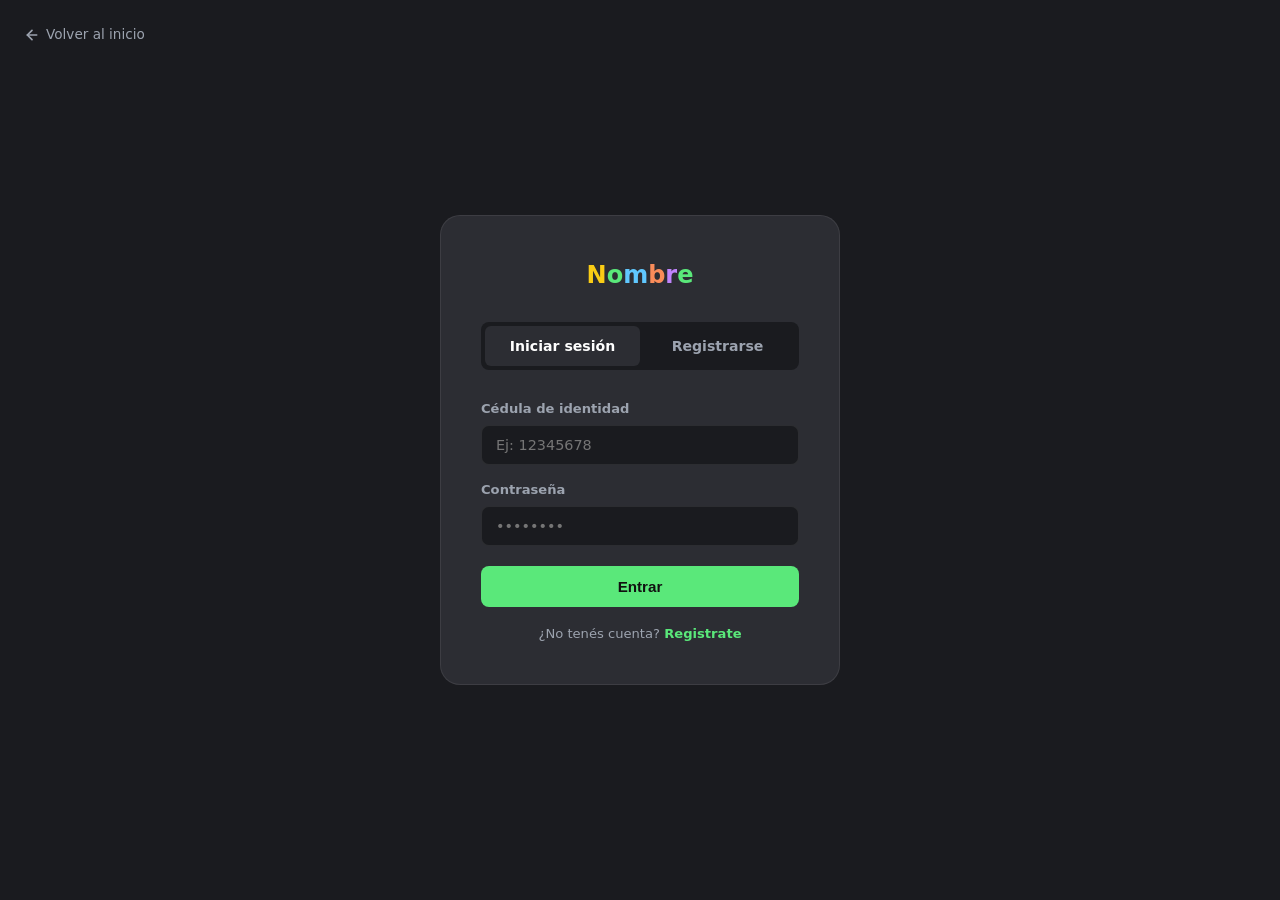
==== front/app.html @ a1e717c9 "prueba landing" ====
<!DOCTYPE html>
<html lang="es">
<head>
  <meta charset="UTF-8">
  <meta name="viewport" content="width=device-width, initial-scale=1.0">
  <title>Nombre — Sistema</title>
  <link rel="stylesheet" href="css/styles.css">
</head>
<body>

  <nav class="internal-nav">
    <a href="index.html" class="nav-logo brand">
      <span>N</span><span>o</span><span>m</span><span>b</span><span>r</span><span>e</span>
    </a>

    <div class="app-tabs" id="app_tabs"></div>

    <div class="nav-right" id="zona_sesion"></div>
  </nav>

  <div id="seccion_mapa" class="seccion-app active">
    <div class="seccion-header">
      <h2>Mapa de recolección — Montevideo</h2>
    </div>
    <div class="mapa-controles hidden" id="mapa_controles">
      <label>Ver ruta en el mapa
        <select id="selector_ruta_mapa"></select>
      </label>
    </div>
    <div id="mapa_google" class="mapa-contenedor"></div>
  </div>

  <div id="seccion_camiones" class="seccion-app"></div>
  <div id="seccion_contenedores" class="seccion-app"></div>
  <div id="seccion_centros" class="seccion-app"></div>
  <div id="seccion_rutas" class="seccion-app"></div>
  <div id="seccion_cuadrillas" class="seccion-app"></div>
  <div id="seccion_trayectos" class="seccion-app"></div>
  <div id="seccion_incidencias" class="seccion-app"></div>
  <div id="seccion_admin" class="seccion-app"></div>

  <!-- ===================== MIS DATOS (todos los roles) ===================== -->
  <div id="seccion_datos" class="seccion-app">
    <div class="seccion-header"><h2>Mis datos</h2></div>
    <div class="tarjeta-formulario">
      <form class="form-grid" id="form_mis_datos">
        <label>Cédula
          <input type="text" id="datos_ci_solo_lectura" disabled>
        </label>
        <label>Tipo de usuario
          <input type="text" id="datos_tipo_solo_lectura" disabled>
        </label>
        <label>Nombre
          <input type="text" name="FIRSTNAME">
        </label>
        <label>Apellido
          <input type="text" name="LASTNAME">
        </label>
        <label class="span-2">Nueva contraseña
          <input type="password" name="PASSWORD" placeholder="Dejar en blanco para no cambiar">
        </label>
      </form>
      <p class="form-mensaje hidden" id="datos_mensaje"></p>
      <button type="button" class="btn-primary" id="datos_guardar">Guardar cambios</button>
    </div>
  </div>

  <!-- ===================== ADMIN SISTEMA: USUARIOS ===================== -->
  <div id="seccion_usuarios" class="seccion-app">
    <div class="seccion-header"><h2>Usuarios</h2></div>
    <div class="filtros-fila">
      <label>Tipo de usuario
        <select id="usuarios_filtro_tipo"></select>
      </label>
      <label>Buscar por CI
        <input type="text" id="usuarios_buscar_ci" placeholder="Ej: 12345678">
      </label>
    </div>
    <table class="tabla-datos">
      <thead><tr><th>CI</th><th>Tipo de usuario</th><th></th></tr></thead>
      <tbody id="usuarios_tabla_cuerpo"></tbody>
    </table>
    <p class="tabla-vacia hidden" id="usuarios_tabla_vacia"></p>
  </div>

  <!-- ===================== ADMIN SISTEMA: SOLICITUDES ===================== -->
  <div id="seccion_solicitudes" class="seccion-app">
    <div class="seccion-header"><h2>Solicitudes de usuario</h2></div>
    <div class="filtros-fila">
      <label>Tipo de usuario
        <select id="solicitudes_filtro_tipo"></select>
      </label>
    </div>
    <table class="tabla-datos">
      <thead><tr><th></th><th>CI</th><th>Tipo de usuario</th><th></th></tr></thead>
      <tbody id="solicitudes_tabla_cuerpo"></tbody>
    </table>
    <p class="tabla-vacia hidden" id="solicitudes_tabla_vacia"></p>
    <button type="button" class="btn-primary" id="solicitudes_borrar_seleccionados">Borrar a todos los seleccionados</button>
  </div>

  <!-- ===================== ADMIN SISTEMA: LOGS ===================== -->
  <div id="seccion_logs" class="seccion-app">
    <div class="seccion-header"><h2>Logs</h2></div>
    <div class="tabs-nav" id="logs_subtabs" data-grupo="logs"></div>

    <div class="tab-panel active" id="logs_panel_usuarios" data-grupo="logs">
      <table class="tabla-datos">
        <thead><tr><th>Fecha</th><th>CI</th><th>Controlador</th><th>Texto</th></tr></thead>
        <tbody id="logs_usuarios_tabla_cuerpo"></tbody>
      </table>
      <p class="tabla-vacia hidden" id="logs_usuarios_tabla_vacia"></p>
    </div>

    <div class="tab-panel" id="logs_panel_bd" data-grupo="logs">
      <table class="tabla-datos">
        <thead><tr><th>Fecha</th><th>Modelo</th><th>Texto</th></tr></thead>
        <tbody id="logs_bd_tabla_cuerpo"></tbody>
      </table>
      <p class="tabla-vacia hidden" id="logs_bd_tabla_vacia"></p>
    </div>
  </div>

  <!-- Modal genérico para los formularios de alta / edición -->
  <div class="modal-overlay hidden" id="modal_overlay">
    <div class="modal-card">
      <div class="modal-header">
        <h3 id="modal_titulo">Título</h3>
        <button class="modal-cerrar" onclick="cerrarModal()">✕</button>
      </div>
      <div id="modal_contenido"></div>
    </div>
  </div>

  <!-- Mini popup de confirmación (#F): "¿seguro que...? SI / NO" -->
  <div class="modal-overlay hidden confirm-overlay" id="confirm_overlay">
    <div class="modal-card confirm-card">
      <p class="confirm-mensaje" id="confirm_mensaje"></p>
      <div class="confirm-acciones">
        <button type="button" class="btn-primary" id="confirm_si">Sí</button>
        <button type="button" class="btn-outline" id="confirm_no">No</button>
      </div>
    </div>
  </div>

  <!-- ===================== TEMPLATES (usados por los js/menu-*.js) ===================== -->

  <!-- Fila de la lista de usuarios (admin sistema) -->
  <template id="tpl_fila_usuario">
    <tr>
      <td data-campo="ci"></td>
      <td data-campo="tipo"></td>
      <td class="acciones-fila">
        <button type="button" class="btn-icono editar" data-accion="opciones">Opciones</button>
      </td>
    </tr>
  </template>

  <!-- Contenido del modal #1: opciones de un usuario -->
  <template id="tpl_modal_opciones_usuario">
    <div class="modal-form">
      <button type="button" class="btn-primary" data-accion="ver-datos">Datos</button>
      <button type="button" class="btn-icono eliminar" data-accion="borrar">Borrar usuario</button>
    </div>
  </template>

  <!-- Contenido del modal #2: ver/editar datos de un usuario -->
  <template id="tpl_modal_datos_usuario">
    <form class="modal-form">
      <p class="modal-aviso" data-campo="ci-tipo"></p>
      <label>Nombre
        <input type="text" name="FIRSTNAME">
      </label>
      <label>Apellido
        <input type="text" name="LASTNAME">
      </label>
      <label>Nueva contraseña
        <input type="password" name="PASSWORD" placeholder="Dejar en blanco para no cambiar">
      </label>
      <p class="form-mensaje hidden" data-campo="mensaje"></p>
      <button type="submit" class="btn-primary">Guardar cambios</button>
    </form>
  </template>

  <!-- Fila de la lista de solicitudes -->
  <template id="tpl_fila_solicitud">
    <tr>
      <td><input type="checkbox" data-campo="check"></td>
      <td data-campo="ci"></td>
      <td data-campo="tipo"></td>
      <td class="acciones-fila">
        <button type="button" class="btn-icono eliminar" data-accion="borrar">Borrar</button>
      </td>
    </tr>
  </template>

  <!-- Fila de logs de usuarios -->
  <template id="tpl_fila_log_usuario">
    <tr>
      <td data-campo="fecha"></td>
      <td data-campo="ci"></td>
      <td data-campo="tipo"></td>
      <td data-campo="texto"></td>
    </tr>
  </template>

  <!-- Fila de logs de base de datos -->
  <template id="tpl_fila_log_sql">
    <tr>
      <td data-campo="fecha"></td>
      <td data-campo="modelo"></td>
      <td data-campo="texto"></td>
    </tr>
  </template>

  <script src="js/config.js"></script>
  <script src="js/api.js"></script>
  <script src="js/auth.js"></script>
  <script src="js/ui.js"></script>
  <script src="js/menu-datos.js"></script>
  <script src="js/menu-admin-usuarios.js"></script>
  <script src="js/menu-admin-solicitudes.js"></script>
  <script src="js/menu-admin-logs.js"></script>
  <script src="js/app.js"></script>
  <script src="js/map.js"></script>
</body>
</html>
---- front/css/styles.css ----
/* ==============================
   Variables y reset
============================== */
:root {
  --bg:       #25262b;
  --bg-deep:  #1a1b1f;
  --bg-card:  #2c2d33;
  --bg-nav:   #1e1f23;
  --green:    #5ae87a;
  --green-dk: #3bc95a;
  --border:   rgba(255,255,255,0.08);
  --text:     #ffffff;
  --muted:    #9ca3af;
  --radius:   12px;
  --font:     'Segoe UI', system-ui, -apple-system, sans-serif;
}

*, *::before, *::after { box-sizing: border-box; margin: 0; padding: 0; }

html { scroll-behavior: smooth; }

body {
  font-family: var(--font);
  background: var(--bg);
  color: var(--text);
  line-height: 1.6;
  -webkit-font-smoothing: antialiased;
}

a { text-decoration: none; color: inherit; }
img { display: block; max-width: 100%; }

.hidden { display: none; }

/* ==============================
   NAVBAR
============================== */
.navbar {
  position: sticky;
  top: 0;
  z-index: 100;
  background: var(--bg-nav);
  border-bottom: 1px solid var(--border);
  padding: 0 40px;
  height: 56px;
  display: flex;
  align-items: center;
  gap: 32px;
}

.navbar-logo {
  font-weight: 800;
  font-size: 1.15rem;
  letter-spacing: -0.02em;
  flex-shrink: 0;
}
.brand span:nth-child(1) { color: #facc15; }
.brand span:nth-child(2) { color: #5ae87a; }
.brand span:nth-child(3) { color: #60c8ff; }
.brand span:nth-child(4) { color: #fa8c5a; }
.brand span:nth-child(5) { color: #c084fc; }
.brand span:nth-child(6) { color: #5ae87a; }

/* Cuando el logo es un link (páginas internas y login), da feedback visual al pasar el mouse */
a.brand { transition: opacity 0.15s; }
a.brand:hover { opacity: 0.8; }

.navbar-links {
  display: flex;
  gap: 24px;
  flex: 1;
  align-items: center;
  list-style: none;
}

.navbar-links a {
  font-size: 0.85rem;
  color: var(--muted);
  transition: color 0.15s;
}
.navbar-links a:hover,
.navbar-links a.active { color: var(--text); }
.navbar-links .link-yellow { color: #facc15; }
.navbar-links .link-green  { color: var(--green); }

.navbar-auth {
  display: flex;
  gap: 12px;
  align-items: center;
  margin-left: auto;
}

.btn-login {
  font-size: 0.85rem;
  color: var(--muted);
  transition: color 0.15s;
}
.btn-login:hover { color: var(--text); }

.btn-signup {
  background: var(--green);
  color: #111;
  font-size: 0.85rem;
  font-weight: 700;
  padding: 8px 18px;
  border-radius: 999px;
  transition: background 0.15s, transform 0.1s;
}
.btn-signup:hover  { background: var(--green-dk); }
.btn-signup:active { transform: scale(0.97); }

/* ==============================
   HERO
============================== */
.hero {
  padding: 80px 40px 64px;
  max-width: 720px;
  margin: 0 auto;
  text-align: center;
}

.hero h1 {
  font-size: clamp(2rem, 5vw, 3rem);
  font-weight: 800;
  letter-spacing: -0.03em;
  line-height: 1.15;
  margin-bottom: 20px;
}

.hero h1 .highlight {
  background: linear-gradient(90deg, var(--green) 0%, #60c8ff 100%);
  -webkit-background-clip: text;
  -webkit-text-fill-color: transparent;
  background-clip: text;
}

.hero p {
  color: var(--muted);
  font-size: 1rem;
  max-width: 480px;
  margin: 0 auto 36px;
}

/* Botones de acción hero */
.hero-actions {
  display: flex;
  gap: 14px;
  justify-content: center;
  flex-wrap: wrap;
}

/* Login / Signup dentro del hero (centrados) */
.hero-auth {
  display: flex;
  gap: 12px;
  justify-content: center;
  align-items: center;
  margin-top: 20px;
  flex-wrap: wrap;
}

.btn-primary {
  display: inline-flex;
  align-items: center;
  gap: 8px;
  background: var(--green);
  color: #111;
  font-weight: 700;
  font-size: 0.9rem;
  padding: 12px 24px;
  border-radius: 999px;
  transition: background 0.15s, transform 0.1s;
  border: none;
  cursor: pointer;
}
.btn-primary:hover  { background: var(--green-dk); }
.btn-primary:active { transform: scale(0.97); }

.btn-outline {
  display: inline-flex;
  align-items: center;
  gap: 8px;
  background: transparent;
  color: var(--text);
  font-weight: 600;
  font-size: 0.9rem;
  padding: 12px 24px;
  border-radius: 999px;
  border: 1px solid var(--border);
  transition: border-color 0.15s, background 0.15s;
  cursor: pointer;
}
.btn-outline:hover { border-color: rgba(255,255,255,0.25); background: rgba(255,255,255,0.05); }

/* ==============================
   SECCIÓN DESCRIPCIÓN
============================== */
.section-desc {
  background: var(--bg-deep);
  padding: 60px 40px;
}

.section-desc-inner {
  max-width: 640px;
  margin: 0 auto;
}

.section-desc p {
  color: var(--muted);
  font-size: 0.95rem;
  line-height: 1.75;
}

/* ==============================
   TABS / NOVEDADES
============================== */
.tabs-section {
  padding: 56px 40px;
  background: var(--bg);
}

.tabs-section-inner {
  max-width: 840px;
  margin: 0 auto;
}

.tabs-nav {
  display: flex;
  gap: 4px;
  margin-bottom: 32px;
  border-bottom: 1px solid var(--border);
  padding-bottom: 0;
}

.tab-btn {
  background: none;
  border: none;
  color: var(--muted);
  font-size: 0.9rem;
  font-weight: 600;
  padding: 10px 20px;
  border-radius: 8px 8px 0 0;
  cursor: pointer;
  transition: color 0.15s, background 0.15s;
  position: relative;
  bottom: -1px;
}

.tab-btn:hover { color: var(--text); }

.tab-btn.active {
  background: var(--green);
  color: #111;
}

.tab-panel { display: none; }
.tab-panel.active { display: block; }

/* Tarjeta de novedad */
.news-card {
  display: grid;
  grid-template-columns: 220px 1fr;
  gap: 24px;
  background: var(--bg-card);
  border: 1px solid var(--border);
  border-radius: var(--radius);
  overflow: hidden;
  padding: 24px;
}

.news-img-placeholder {
  aspect-ratio: 4/3;
  background: #3a3b42;
  border-radius: 8px;
  display: flex;
  align-items: center;
  justify-content: center;
}

.news-img-placeholder svg {
  opacity: 0.25;
  width: 56px;
  height: 56px;
}

.news-body h3 {
  font-size: 1.1rem;
  font-weight: 700;
  line-height: 1.35;
  margin-bottom: 10px;
}

.news-body p {
  color: var(--muted);
  font-size: 0.9rem;
  margin-bottom: 16px;
}

.news-body .read-more {
  color: var(--green);
  font-size: 0.85rem;
  font-weight: 600;
  transition: opacity 0.15s;
}
.news-body .read-more:hover { opacity: 0.75; }

/* ==============================
   CTA SECTION
============================== */
.cta-section {
  padding: 60px 40px;
  background: var(--bg-deep);
}

.cta-box {
  max-width: 580px;
  margin: 0 auto;
  background: var(--bg-card);
  border: 1px solid var(--border);
  border-radius: 20px;
  padding: 48px 40px;
  text-align: center;
}

.cta-box h2 {
  font-size: 1.7rem;
  font-weight: 800;
  letter-spacing: -0.02em;
  margin-bottom: 12px;
  background: linear-gradient(90deg, var(--green) 0%, #60c8ff 50%, #c084fc 100%);
  -webkit-background-clip: text;
  -webkit-text-fill-color: transparent;
  background-clip: text;
}

.cta-box p {
  color: var(--muted);
  font-size: 0.9rem;
  margin-bottom: 28px;
}

.cta-form {
  display: flex;
  gap: 8px;
}

.cta-form input {
  flex: 1;
  background: var(--bg-deep);
  border: 1px solid var(--border);
  border-radius: 8px;
  color: var(--text);
  padding: 10px 14px;
  font-size: 0.9rem;
  outline: none;
  transition: border-color 0.15s;
}
.cta-form input:focus { border-color: var(--green); }
.cta-form input::placeholder { color: var(--muted); }

.cta-form .btn-primary { border-radius: 8px; }

/* ==============================
   FOOTER
============================== */
footer {
  background: #111214;
  padding: 60px 40px 32px;
  border-top: 1px solid var(--border);
}

.footer-cols {
  display: grid;
  grid-template-columns: repeat(5, 1fr);
  gap: 32px;
  margin-bottom: 48px;
}

.footer-col h4 {
  font-size: 0.8rem;
  font-weight: 700;
  color: var(--green);
  margin-bottom: 16px;
  text-transform: uppercase;
  letter-spacing: 0.05em;
}

.footer-col ul { list-style: none; }
.footer-col ul li { margin-bottom: 10px; }
.footer-col ul li a {
  font-size: 0.85rem;
  color: var(--muted);
  transition: color 0.15s;
}
.footer-col ul li a:hover { color: var(--text); }

.footer-location {
  display: flex;
  align-items: center;
  gap: 8px;
  font-size: 0.85rem;
  color: var(--muted);
  margin-bottom: 16px;
}

.footer-social {
  display: flex;
  gap: 14px;
  margin-top: 12px;
}

.footer-social a {
  color: var(--muted);
  transition: color 0.15s;
}
.footer-social a:hover { color: var(--text); }

.footer-bottom {
  border-top: 1px solid var(--border);
  padding-top: 24px;
  display: flex;
  align-items: center;
  gap: 24px;
}

.footer-bottom span,
.footer-bottom a {
  font-size: 0.8rem;
  color: var(--muted);
}
.footer-bottom a:hover { color: var(--text); }

/* ==============================
   FLOATING BUTTON
============================== */
.fab {
  position: fixed;
  bottom: 28px;
  right: 28px;
  width: 48px;
  height: 48px;
  background: var(--green);
  border-radius: 50%;
  display: flex;
  align-items: center;
  justify-content: center;
  box-shadow: 0 4px 20px rgba(90,232,122,0.35);
  z-index: 99;
  transition: transform 0.15s, background 0.15s;
}
.fab:hover  { transform: scale(1.08); background: var(--green-dk); }
.fab svg { width: 22px; height: 22px; color: #111; }

/* ==============================
   LOGIN PAGE
============================== */
.auth-page {
  position: relative;
  min-height: 100vh;
  display: flex;
  align-items: center;
  justify-content: center;
  padding: 40px 20px;
  background: var(--bg-deep);
}

.back-link {
  position: absolute;
  top: 24px;
  left: 24px;
  display: inline-flex;
  align-items: center;
  gap: 6px;
  font-size: 0.85rem;
  color: var(--muted);
  transition: color 0.15s;
}
.back-link:hover { color: var(--text); }
.back-link svg { width: 16px; height: 16px; }

.auth-card {
  width: 100%;
  max-width: 400px;
  background: var(--bg-card);
  border: 1px solid var(--border);
  border-radius: 20px;
  padding: 40px;
}

.auth-logo {
  display: block;
  text-align: center;
  font-size: 1.5rem;
  font-weight: 800;
  margin-bottom: 28px;
}

.auth-tabs {
  display: flex;
  background: var(--bg-deep);
  border-radius: 8px;
  padding: 4px;
  margin-bottom: 28px;
}

.auth-tab {
  flex: 1;
  text-align: center;
  padding: 9px;
  border-radius: 6px;
  font-size: 0.88rem;
  font-weight: 600;
  color: var(--muted);
  cursor: pointer;
  transition: all 0.15s;
}
.auth-tab.active {
  background: var(--bg-card);
  color: var(--text);
}

.auth-form { display: flex; flex-direction: column; gap: 14px; }

.auth-form label {
  display: flex;
  flex-direction: column;
  gap: 6px;
  font-size: 0.82rem;
  color: var(--muted);
  font-weight: 600;
}

.auth-form input,
.auth-form select {
  background: var(--bg-deep);
  border: 1px solid var(--border);
  border-radius: 8px;
  color: var(--text);
  padding: 11px 14px;
  font-size: 0.9rem;
  font-family: inherit;
  outline: none;
  transition: border-color 0.15s;
}
.auth-form input:focus,
.auth-form select:focus { border-color: var(--green); }

.auth-form select {
  appearance: none;
  -webkit-appearance: none;
  cursor: pointer;
  padding-right: 36px;
  background-image: url("data:image/svg+xml,%3Csvg xmlns='http://www.w3.org/2000/svg' width='16' height='16' viewBox='0 0 24 24' fill='none' stroke='%239ca3af' stroke-width='2' stroke-linecap='round' stroke-linejoin='round'%3E%3Cpolyline points='6 9 12 15 18 9'%3E%3C/polyline%3E%3C/svg%3E");
  background-repeat: no-repeat;
  background-position: right 14px center;
  background-size: 14px;
}
.auth-form select:invalid { color: var(--muted); }
.auth-form select option { background: var(--bg-deep); color: var(--text); }

.auth-form .btn-primary {
  margin-top: 6px;
  justify-content: center;
  border-radius: 8px;
  padding: 12px;
  font-size: 0.95rem;
}

.auth-sep {
  text-align: center;
  color: var(--muted);
  font-size: 0.82rem;
  margin-top: 16px;
}

.link-action {
  color: var(--green);
  font-weight: 600;
  cursor: pointer;
}
.link-action:hover { text-decoration: underline; }

/* ==============================
   DASHBOARD / PÁGINAS INTERNAS
============================== */
.internal-nav {
  background: var(--bg-nav);
  border-bottom: 1px solid var(--border);
  padding: 0 40px;
  height: 56px;
  display: flex;
  align-items: center;
  gap: 24px;
}

.internal-nav .nav-logo {
  font-weight: 800;
  font-size: 1.1rem;
  margin-right: 16px;
}

.internal-nav .nav-right {
  margin-left: auto;
  display: flex;
  align-items: center;
  gap: 12px;
}

.avatar {
  width: 32px;
  height: 32px;
  background: var(--green);
  border-radius: 50%;
  display: flex;
  align-items: center;
  justify-content: center;
  font-weight: 700;
  font-size: 0.8rem;
  color: #111;
}

/* ==============================
   PESTAÑAS DE LA APP (dentro de internal-nav)
============================== */
.internal-nav .app-tabs {
  display: flex;
  gap: 4px;
  flex: 1;
  height: 100%;
  align-items: center;
  overflow-x: auto;
  scrollbar-width: none;
}
.internal-nav .app-tabs::-webkit-scrollbar { display: none; }

.app-tab {
  font-size: 0.85rem;
  color: var(--muted);
  padding: 6px 14px;
  border-radius: 6px;
  white-space: nowrap;
  cursor: pointer;
  border: none;
  background: none;
  font-family: inherit;
  transition: color 0.15s, background 0.15s;
}
.app-tab:hover { color: var(--text); background: rgba(255,255,255,0.05); }
.app-tab.active { color: var(--text); background: rgba(255,255,255,0.08); }

.chip-rol {
  font-size: 0.75rem;
  font-weight: 600;
  color: var(--green);
  background: rgba(90, 232, 122, 0.12);
  padding: 4px 10px;
  border-radius: 999px;
  white-space: nowrap;
}

/* ==============================
   SECCIONES DE LA APP (Mapa/Camiones/Rutas/Cuadrillas/Trayectos/Incidencias)
============================== */
.seccion-app {
  display: none;
  max-width: 1100px;
  margin: 0 auto;
  padding: 32px 40px 64px;
}
.seccion-app.active { display: block; }

.seccion-header {
  display: flex;
  align-items: center;
  justify-content: space-between;
  gap: 16px;
  margin-bottom: 20px;
  flex-wrap: wrap;
}
.seccion-header h2 { font-size: 1.3rem; font-weight: 700; }

.seccion-subtitulo {
  color: var(--muted);
  font-size: 0.9rem;
  margin-top: -12px;
  margin-bottom: 20px;
}

.tabla-titulo { font-size: 1rem; font-weight: 700; margin-bottom: 12px; }

/* ==============================
   TABLAS
============================== */
.tabla-datos {
  width: 100%;
  border-collapse: collapse;
  background: var(--bg-card);
  border: 1px solid var(--border);
  border-radius: var(--radius);
  overflow: hidden;
  font-size: 0.88rem;
}
.tabla-datos th {
  text-align: left;
  padding: 12px 16px;
  background: rgba(255,255,255,0.03);
  color: var(--muted);
  font-size: 0.75rem;
  text-transform: uppercase;
  letter-spacing: 0.04em;
  border-bottom: 1px solid var(--border);
}
.tabla-datos td { padding: 12px 16px; border-bottom: 1px solid var(--border); }
.tabla-datos tbody tr:last-child td { border-bottom: none; }
.tabla-datos tbody tr:hover { background: rgba(255,255,255,0.02); }

.tabla-vacia {
  color: var(--muted);
  font-size: 0.9rem;
  padding: 32px;
  text-align: center;
  background: var(--bg-card);
  border: 1px dashed var(--border);
  border-radius: var(--radius);
}

.acciones-fila { display: flex; gap: 8px; }
.btn-icono {
  border: none;
  background: transparent;
  cursor: pointer;
  padding: 5px 10px;
  border-radius: 6px;
  font-size: 0.8rem;
  font-weight: 600;
  font-family: inherit;
}
.btn-icono.editar { color: var(--green); }
.btn-icono.editar:hover { background: rgba(90,232,122,0.1); }
.btn-icono.eliminar { color: #ff6b6b; }
.btn-icono.eliminar:hover { background: rgba(255,107,107,0.1); }

/* ==============================
   BADGES DE ESTADO
============================== */
.badge {
  display: inline-block;
  font-size: 0.75rem;
  font-weight: 700;
  padding: 3px 10px;
  border-radius: 999px;
}
.badge-ok      { background: rgba(90,232,122,0.15); color: var(--green); }
.badge-warn    { background: rgba(250,204,21,0.15); color: #facc15; }
.badge-pending { background: rgba(156,163,175,0.15); color: var(--muted); }

/* ==============================
   MODAL (alta / edición)
============================== */
.modal-overlay {
  position: fixed;
  inset: 0;
  background: rgba(0,0,0,0.6);
  display: flex;
  align-items: center;
  justify-content: center;
  padding: 20px;
  z-index: 200;
}
.modal-overlay.hidden { display: none; }

.modal-card {
  width: 100%;
  max-width: 480px;
  max-height: 90vh;
  overflow-y: auto;
  background: var(--bg-card);
  border: 1px solid var(--border);
  border-radius: 16px;
  padding: 28px;
}
.modal-header {
  display: flex;
  align-items: center;
  justify-content: space-between;
  margin-bottom: 20px;
}
.modal-header h3 { font-size: 1.1rem; font-weight: 700; }
.modal-cerrar {
  background: none;
  border: none;
  color: var(--muted);
  font-size: 1.1rem;
  cursor: pointer;
  padding: 4px 8px;
  border-radius: 6px;
}
.modal-cerrar:hover { color: var(--text); background: rgba(255,255,255,0.05); }
.modal-aviso { color: var(--muted); font-size: 0.9rem; }

/* ==============================
   FILTROS (menús de admin: usuarios / solicitudes)
============================== */
.filtros-fila {
  display: flex;
  gap: 16px;
  flex-wrap: wrap;
  margin-bottom: 20px;
}
.filtros-fila label {
  display: flex;
  flex-direction: column;
  gap: 6px;
  font-size: 0.82rem;
  color: var(--muted);
  font-weight: 600;
  min-width: 200px;
}
.filtros-fila input,
.filtros-fila select {
  background: var(--bg-card);
  border: 1px solid var(--border);
  border-radius: 8px;
  color: var(--text);
  padding: 9px 12px;
  font-size: 0.88rem;
  font-family: inherit;
  outline: none;
}

/* ==============================
   MINI POPUP DE CONFIRMACIÓN (#F)
============================== */
.confirm-overlay { z-index: 300; }
.confirm-card {
  max-width: 340px;
  text-align: center;
}
.confirm-mensaje {
  font-size: 0.95rem;
  margin-bottom: 20px;
}
.confirm-acciones {
  display: flex;
  gap: 10px;
  justify-content: center;
}

/* ==============================
   FORMULARIOS (modal y en línea) + SELECT con flecha
============================== */
.modal-form, .form-grid label { display: flex; flex-direction: column; gap: 6px; }
.modal-form { display: flex; flex-direction: column; gap: 14px; }
.modal-form label {
  display: flex;
  flex-direction: column;
  gap: 6px;
  font-size: 0.82rem;
  color: var(--muted);
  font-weight: 600;
}

.modal-form input, .modal-form select, .modal-form textarea,
.form-grid input, .form-grid select, .form-grid textarea {
  background: var(--bg-deep);
  border: 1px solid var(--border);
  border-radius: 8px;
  color: var(--text);
  padding: 10px 14px;
  font-size: 0.9rem;
  font-family: inherit;
  outline: none;
  transition: border-color 0.15s;
  resize: vertical;
}
.modal-form input:focus, .modal-form select:focus, .modal-form textarea:focus,
.form-grid input:focus, .form-grid select:focus, .form-grid textarea:focus { border-color: var(--green); }

.modal-form select, .form-grid select {
  appearance: none;
  -webkit-appearance: none;
  cursor: pointer;
  padding-right: 36px;
  background-image: url("data:image/svg+xml,%3Csvg xmlns='http://www.w3.org/2000/svg' width='16' height='16' viewBox='0 0 24 24' fill='none' stroke='%239ca3af' stroke-width='2' stroke-linecap='round' stroke-linejoin='round'%3E%3Cpolyline points='6 9 12 15 18 9'%3E%3C/polyline%3E%3C/svg%3E");
  background-repeat: no-repeat;
  background-position: right 14px center;
  background-size: 14px;
}
.modal-form .btn-primary { justify-content: center; border-radius: 8px; padding: 11px; margin-top: 4px; }

.form-mensaje {
  font-size: 0.85rem;
  padding: 10px 14px;
  border-radius: 8px;
}
.form-mensaje.error { background: rgba(255,107,107,0.12); color: #ff6b6b; }
.form-mensaje.exito { background: rgba(90,232,122,0.12); color: var(--green); }

.tarjeta-formulario {
  background: var(--bg-card);
  border: 1px solid var(--border);
  border-radius: var(--radius);
  padding: 24px;
  margin-bottom: 32px;
}
.form-grid {
  display: grid;
  grid-template-columns: 1fr 1fr;
  gap: 14px;
  margin-bottom: 18px;
}
.form-grid .span-2 { grid-column: 1 / -1; }
.form-grid label { font-size: 0.82rem; color: var(--muted); font-weight: 600; }

/* Checklist de contenedores / camioneros dentro de un formulario */
.checklist-caja {
  max-height: 200px;
  overflow-y: auto;
  border: 1px solid var(--border);
  border-radius: 8px;
  padding: 10px 12px;
  background: var(--bg-deep);
}
.checklist-grupo h5 {
  font-size: 0.75rem;
  color: var(--green);
  text-transform: uppercase;
  letter-spacing: 0.04em;
  margin: 10px 0 4px;
}
.checklist-grupo:first-child h5 { margin-top: 0; }
.checklist-item {
  display: flex;
  align-items: center;
  gap: 8px;
  font-size: 0.85rem;
  font-weight: 400;
  color: var(--text);
  padding: 4px 0;
  cursor: pointer;
}
.checklist-vacio { color: var(--muted); font-size: 0.85rem; }

/* ==============================
   "MI CUADRILLA" (widget para el rol camionero)
============================== */
.tarjeta-mi-cuadrilla {
  display: flex;
  align-items: center;
  justify-content: space-between;
  gap: 20px;
  background: var(--bg-card);
  border: 1px solid var(--border);
  border-radius: var(--radius);
  padding: 20px 24px;
  margin-bottom: 24px;
  flex-wrap: wrap;
}
.mi-cuadrilla-label {
  font-size: 0.75rem;
  color: var(--muted);
  text-transform: uppercase;
  letter-spacing: 0.04em;
  margin-bottom: 4px;
}
.mi-cuadrilla-valor { font-size: 1.1rem; font-weight: 700; }
.mi-cuadrilla-ruta { font-size: 0.85rem; color: var(--muted); margin-top: 4px; }
.mi-cuadrilla-cambio { display: flex; gap: 10px; align-items: center; }
.mi-cuadrilla-cambio select {
  background: var(--bg-deep);
  border: 1px solid var(--border);
  border-radius: 8px;
  color: var(--text);
  padding: 9px 12px;
  font-size: 0.85rem;
  font-family: inherit;
  outline: none;
  cursor: pointer;
}

/* ==============================
   MAPA (Google Maps)
============================== */
.mapa-controles { margin-bottom: 16px; }
.mapa-controles label {
  display: flex;
  flex-direction: column;
  gap: 6px;
  font-size: 0.82rem;
  color: var(--muted);
  font-weight: 600;
  max-width: 320px;
}
.mapa-controles select {
  background: var(--bg-card);
  border: 1px solid var(--border);
  border-radius: 8px;
  color: var(--text);
  padding: 9px 12px;
  font-size: 0.88rem;
  font-family: inherit;
  outline: none;
  cursor: pointer;
}
.mapa-contenedor {
  width: 100%;
  height: 520px;
  border-radius: var(--radius);
  overflow: hidden;
  border: 1px solid var(--border);
  background: var(--bg-card);
}
.mapa-aviso {
  height: 100%;
  display: flex;
  flex-direction: column;
  align-items: center;
  justify-content: center;
  gap: 6px;
  text-align: center;
  padding: 40px;
  color: var(--muted);
  font-size: 0.9rem;
}
.mapa-aviso a { color: var(--green); font-weight: 600; }

/* Contenido de los InfoWindow de Google Maps (van al DOM normal, así
   que las clases de esta hoja de estilos sí les aplican) */
.infowindow-contenido { font-family: var(--font); font-size: 13px; color: #111; }
.infowindow-btn {
  margin-top: 8px;
  background: var(--green);
  color: #111;
  border: none;
  padding: 6px 12px;
  border-radius: 6px;
  font-size: 12px;
  font-weight: 700;
  cursor: pointer;
  font-family: inherit;
}

/* ==============================
   RESPONSIVE
============================== */
@media (max-width: 680px) {
  .navbar { padding: 0 20px; gap: 16px; }
  .navbar-links { display: none; }
  .hero { padding: 60px 24px 48px; }
  .tabs-section, .section-desc, .cta-section { padding: 40px 24px; }
  .footer-cols { grid-template-columns: repeat(2, 1fr); }
  .news-card { grid-template-columns: 1fr; }
  .cta-form { flex-direction: column; }
  footer { padding: 48px 24px 24px; }
  .internal-nav { padding: 0 20px; }
}

@media (max-width: 900px) {
  .seccion-app { padding: 24px 20px 48px; }
  .form-grid { grid-template-columns: 1fr; }
  .tarjeta-mi-cuadrilla { flex-direction: column; align-items: flex-start; }
  .mapa-contenedor { height: 400px; }
}
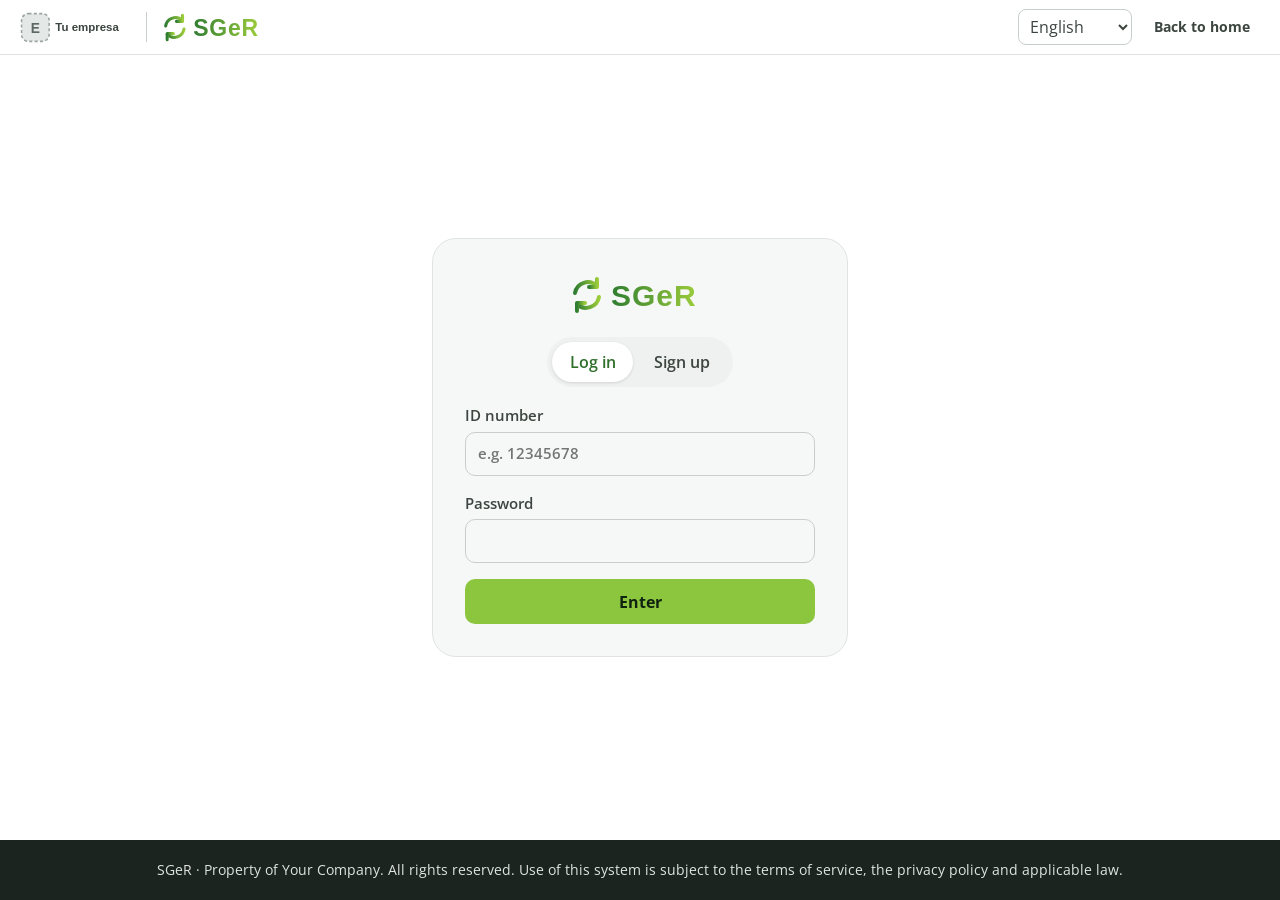
==== commit e2b825aa: "front (incompleto)" ====
--- a/front/app.html
+++ b/front/app.html
@@ -1,227 +1,49 @@
 <!DOCTYPE html>
 <html lang="es">
 <head>
-  <meta charset="UTF-8">
-  <meta name="viewport" content="width=device-width, initial-scale=1.0">
-  <title>Nombre — Sistema</title>
+  <meta charset="utf-8">
+  <meta name="viewport" content="width=device-width, initial-scale=1">
+  <title>SGeR</title>
+  <link rel="preconnect" href="https://fonts.googleapis.com"><link rel="preconnect" href="https://fonts.gstatic.com" crossorigin>
+  <link href="https://fonts.googleapis.com/css2?family=Open+Sans:wght@400;600;700;800&display=swap" rel="stylesheet">
   <link rel="stylesheet" href="css/styles.css">
 </head>
 <body>
+  <noscript>Esta aplicación necesita JavaScript habilitado.</noscript>
+  <header class="topbar" id="top"></header>
+  <main id="main"></main>
+  <div id="foot"></div>
 
-  <nav class="internal-nav">
-    <a href="index.html" class="nav-logo brand">
-      <span>N</span><span>o</span><span>m</span><span>b</span><span>r</span><span>e</span>
-    </a>
-
-    <div class="app-tabs" id="app_tabs"></div>
-
-    <div class="nav-right" id="zona_sesion"></div>
-  </nav>
-
-  <div id="seccion_mapa" class="seccion-app active">
-    <div class="seccion-header">
-      <h2>Mapa de recolección — Montevideo</h2>
-    </div>
-    <div class="mapa-controles hidden" id="mapa_controles">
-      <label>Ver ruta en el mapa
-        <select id="selector_ruta_mapa"></select>
-      </label>
-    </div>
-    <div id="mapa_google" class="mapa-contenedor"></div>
-  </div>
-
-  <div id="seccion_camiones" class="seccion-app"></div>
-  <div id="seccion_contenedores" class="seccion-app"></div>
-  <div id="seccion_centros" class="seccion-app"></div>
-  <div id="seccion_rutas" class="seccion-app"></div>
-  <div id="seccion_cuadrillas" class="seccion-app"></div>
-  <div id="seccion_trayectos" class="seccion-app"></div>
-  <div id="seccion_incidencias" class="seccion-app"></div>
-  <div id="seccion_admin" class="seccion-app"></div>
-
-  <!-- ===================== MIS DATOS (todos los roles) ===================== -->
-  <div id="seccion_datos" class="seccion-app">
-    <div class="seccion-header"><h2>Mis datos</h2></div>
-    <div class="tarjeta-formulario">
-      <form class="form-grid" id="form_mis_datos">
-        <label>Cédula
-          <input type="text" id="datos_ci_solo_lectura" disabled>
-        </label>
-        <label>Tipo de usuario
-          <input type="text" id="datos_tipo_solo_lectura" disabled>
-        </label>
-        <label>Nombre
-          <input type="text" name="FIRSTNAME">
-        </label>
-        <label>Apellido
-          <input type="text" name="LASTNAME">
-        </label>
-        <label class="span-2">Nueva contraseña
-          <input type="password" name="PASSWORD" placeholder="Dejar en blanco para no cambiar">
-        </label>
-      </form>
-      <p class="form-mensaje hidden" id="datos_mensaje"></p>
-      <button type="button" class="btn-primary" id="datos_guardar">Guardar cambios</button>
-    </div>
-  </div>
-
-  <!-- ===================== ADMIN SISTEMA: USUARIOS ===================== -->
-  <div id="seccion_usuarios" class="seccion-app">
-    <div class="seccion-header"><h2>Usuarios</h2></div>
-    <div class="filtros-fila">
-      <label>Tipo de usuario
-        <select id="usuarios_filtro_tipo"></select>
-      </label>
-      <label>Buscar por CI
-        <input type="text" id="usuarios_buscar_ci" placeholder="Ej: 12345678">
-      </label>
-    </div>
-    <table class="tabla-datos">
-      <thead><tr><th>CI</th><th>Tipo de usuario</th><th></th></tr></thead>
-      <tbody id="usuarios_tabla_cuerpo"></tbody>
-    </table>
-    <p class="tabla-vacia hidden" id="usuarios_tabla_vacia"></p>
-  </div>
-
-  <!-- ===================== ADMIN SISTEMA: SOLICITUDES ===================== -->
-  <div id="seccion_solicitudes" class="seccion-app">
-    <div class="seccion-header"><h2>Solicitudes de usuario</h2></div>
-    <div class="filtros-fila">
-      <label>Tipo de usuario
-        <select id="solicitudes_filtro_tipo"></select>
-      </label>
-    </div>
-    <table class="tabla-datos">
-      <thead><tr><th></th><th>CI</th><th>Tipo de usuario</th><th></th></tr></thead>
-      <tbody id="solicitudes_tabla_cuerpo"></tbody>
-    </table>
-    <p class="tabla-vacia hidden" id="solicitudes_tabla_vacia"></p>
-    <button type="button" class="btn-primary" id="solicitudes_borrar_seleccionados">Borrar a todos los seleccionados</button>
-  </div>
-
-  <!-- ===================== ADMIN SISTEMA: LOGS ===================== -->
-  <div id="seccion_logs" class="seccion-app">
-    <div class="seccion-header"><h2>Logs</h2></div>
-    <div class="tabs-nav" id="logs_subtabs" data-grupo="logs"></div>
-
-    <div class="tab-panel active" id="logs_panel_usuarios" data-grupo="logs">
-      <table class="tabla-datos">
-        <thead><tr><th>Fecha</th><th>CI</th><th>Controlador</th><th>Texto</th></tr></thead>
-        <tbody id="logs_usuarios_tabla_cuerpo"></tbody>
-      </table>
-      <p class="tabla-vacia hidden" id="logs_usuarios_tabla_vacia"></p>
-    </div>
-
-    <div class="tab-panel" id="logs_panel_bd" data-grupo="logs">
-      <table class="tabla-datos">
-        <thead><tr><th>Fecha</th><th>Modelo</th><th>Texto</th></tr></thead>
-        <tbody id="logs_bd_tabla_cuerpo"></tbody>
-      </table>
-      <p class="tabla-vacia hidden" id="logs_bd_tabla_vacia"></p>
-    </div>
-  </div>
-
-  <!-- Modal genérico para los formularios de alta / edición -->
-  <div class="modal-overlay hidden" id="modal_overlay">
-    <div class="modal-card">
-      <div class="modal-header">
-        <h3 id="modal_titulo">Título</h3>
-        <button class="modal-cerrar" onclick="cerrarModal()">✕</button>
-      </div>
-      <div id="modal_contenido"></div>
-    </div>
-  </div>
-
-  <!-- Mini popup de confirmación (#F): "¿seguro que...? SI / NO" -->
-  <div class="modal-overlay hidden confirm-overlay" id="confirm_overlay">
-    <div class="modal-card confirm-card">
-      <p class="confirm-mensaje" id="confirm_mensaje"></p>
-      <div class="confirm-acciones">
-        <button type="button" class="btn-primary" id="confirm_si">Sí</button>
-        <button type="button" class="btn-outline" id="confirm_no">No</button>
-      </div>
-    </div>
-  </div>
-
-  <!-- ===================== TEMPLATES (usados por los js/menu-*.js) ===================== -->
-
-  <!-- Fila de la lista de usuarios (admin sistema) -->
-  <template id="tpl_fila_usuario">
-    <tr>
-      <td data-campo="ci"></td>
-      <td data-campo="tipo"></td>
-      <td class="acciones-fila">
-        <button type="button" class="btn-icono editar" data-accion="opciones">Opciones</button>
-      </td>
-    </tr>
-  </template>
-
-  <!-- Contenido del modal #1: opciones de un usuario -->
-  <template id="tpl_modal_opciones_usuario">
-    <div class="modal-form">
-      <button type="button" class="btn-primary" data-accion="ver-datos">Datos</button>
-      <button type="button" class="btn-icono eliminar" data-accion="borrar">Borrar usuario</button>
-    </div>
-  </template>
-
-  <!-- Contenido del modal #2: ver/editar datos de un usuario -->
-  <template id="tpl_modal_datos_usuario">
-    <form class="modal-form">
-      <p class="modal-aviso" data-campo="ci-tipo"></p>
-      <label>Nombre
-        <input type="text" name="FIRSTNAME">
-      </label>
-      <label>Apellido
-        <input type="text" name="LASTNAME">
-      </label>
-      <label>Nueva contraseña
-        <input type="password" name="PASSWORD" placeholder="Dejar en blanco para no cambiar">
-      </label>
-      <p class="form-mensaje hidden" data-campo="mensaje"></p>
-      <button type="submit" class="btn-primary">Guardar cambios</button>
-    </form>
-  </template>
-
-  <!-- Fila de la lista de solicitudes -->
-  <template id="tpl_fila_solicitud">
-    <tr>
-      <td><input type="checkbox" data-campo="check"></td>
-      <td data-campo="ci"></td>
-      <td data-campo="tipo"></td>
-      <td class="acciones-fila">
-        <button type="button" class="btn-icono eliminar" data-accion="borrar">Borrar</button>
-      </td>
-    </tr>
-  </template>
-
-  <!-- Fila de logs de usuarios -->
-  <template id="tpl_fila_log_usuario">
-    <tr>
-      <td data-campo="fecha"></td>
-      <td data-campo="ci"></td>
-      <td data-campo="tipo"></td>
-      <td data-campo="texto"></td>
-    </tr>
-  </template>
-
-  <!-- Fila de logs de base de datos -->
-  <template id="tpl_fila_log_sql">
-    <tr>
-      <td data-campo="fecha"></td>
-      <td data-campo="modelo"></td>
-      <td data-campo="texto"></td>
-    </tr>
-  </template>
-
+  <script src="js/errores-globales.js"></script>
   <script src="js/config.js"></script>
+  <script src="js/constantes.js"></script>
+  <script src="js/idiomas/es.js"></script>
+  <script src="js/idiomas/en.js"></script>
+  <script src="js/idiomas/pt.js"></script>
+  <script src="js/i18n.js"></script>
+  <script src="js/dom.js"></script>
+  <script src="js/sesion.js"></script>
   <script src="js/api.js"></script>
-  <script src="js/auth.js"></script>
-  <script src="js/ui.js"></script>
-  <script src="js/menu-datos.js"></script>
-  <script src="js/menu-admin-usuarios.js"></script>
-  <script src="js/menu-admin-solicitudes.js"></script>
-  <script src="js/menu-admin-logs.js"></script>
+  <script src="js/avisos.js"></script>
+  <script src="js/ubicacion.js"></script>
+  <script src="js/tabla.js"></script>
+  <script src="js/formulario.js"></script>
+  <script src="js/encabezado.js"></script>
+  <script src="js/roles.js"></script>
+  <script src="js/datos-comunes.js"></script>
+  <script src="js/vistas/contenedor-acciones.js"></script>
+  <script src="js/vistas/contenedores.js"></script>
+  <script src="js/vistas/incidentes.js"></script>
+  <script src="js/vistas/centros.js"></script>
+  <script src="js/vistas/rutas.js"></script>
+  <script src="js/vistas/camiones.js"></script>
+  <script src="js/vistas/trayectos.js"></script>
+  <script src="js/vistas/ejecuciones.js"></script>
+  <script src="js/vistas/datos.js"></script>
+  <script src="js/vistas/usuarios.js"></script>
+  <script src="js/vistas/solicitudes.js"></script>
+  <script src="js/vistas/logs.js"></script>
+  <script src="js/vistas/mapa.js"></script>
   <script src="js/app.js"></script>
-  <script src="js/map.js"></script>
 </body>
 </html>
--- a/front/css/styles.css
+++ b/front/css/styles.css
@@ -1,1063 +1,126 @@
-/* ==============================
-   Variables y reset
-============================== */
-:root {
-  --bg:       #25262b;
-  --bg-deep:  #1a1b1f;
-  --bg-card:  #2c2d33;
-  --bg-nav:   #1e1f23;
-  --green:    #5ae87a;
-  --green-dk: #3bc95a;
-  --border:   rgba(255,255,255,0.08);
-  --text:     #ffffff;
-  --muted:    #9ca3af;
-  --radius:   12px;
-  --font:     'Segoe UI', system-ui, -apple-system, sans-serif;
-}
+:root{
+  --bg:#fff;--g50:#f6f8f7;--g100:#eef1ef;--g200:#dfe4e1;--g300:#c8cfcb;--g500:#7b8680;--g700:#3c4540;--g900:#1c2420;
+  --gr100:#e8f5d8;--gr300:#b5dc83;--gr500:#8cc63f;--gr600:#5f9a22;--gr700:#2f6f2a;--red:#c62f3a;--amb:#d99a1b;
+  --r:14px;--font:'Open Sans',system-ui,-apple-system,'Segoe UI',sans-serif}
+*{box-sizing:border-box}
+html{scroll-padding-top:5rem}
+body{margin:0;font-family:var(--font);color:var(--g900);background:var(--bg);line-height:1.5;min-height:100vh;display:flex;flex-direction:column}
+main{flex:1}
+img{max-width:100%}
+a{color:var(--gr700)}
+h1,h2,h3{line-height:1.2;margin:0 0 .6rem}
+h1{font-size:clamp(2rem,4.5vw,3.2rem);font-weight:800}
+h2{font-size:1.7rem;font-weight:800}
+h3{font-size:1.1rem}
+.hidden{display:none!important}
+:focus-visible{outline:3px solid var(--gr600);outline-offset:2px}
+@media (prefers-reduced-motion:reduce){*{animation:none!important;transition:none!important}}
 
-*, *::before, *::after { box-sizing: border-box; margin: 0; padding: 0; }
+.topbar{display:flex;align-items:center;gap:1rem;padding:.55rem 1.25rem;background:#fff;border-bottom:1px solid var(--g200);position:sticky;top:0;z-index:20;flex-wrap:wrap}
+.brand{display:flex;align-items:center;gap:.7rem;text-decoration:none;flex:none}
+.brand img{height:2.3rem;width:auto;display:block}
+.brand-sep{width:1px;height:1.9rem;background:var(--g300)}
+.nav{display:flex;gap:.25rem;align-items:center;flex:1;overflow-x:auto;scrollbar-width:thin}
+.nav a,.tab{padding:.45rem .8rem;border-radius:9px;color:var(--g700);text-decoration:none;font:inherit;font-weight:600;background:none;border:0;cursor:pointer;white-space:nowrap}
+.nav a:hover,.tab:hover{background:var(--g100)}
+.tab.active{background:var(--gr100);color:var(--gr700)}
+.right{display:flex;gap:.7rem;align-items:center;margin-left:auto}
+.chip{background:var(--gr600);color:#fff;border-radius:99px;padding:.25rem .8rem;font-weight:600;font-size:.9rem}
+.lang{border:1px solid var(--g300);border-radius:8px;padding:.3rem .4rem;background:#fff;font:inherit;color:var(--g700);width:auto}
 
-html { scroll-behavior: smooth; }
+.btn{display:inline-flex;align-items:center;justify-content:center;gap:.4rem;border:0;border-radius:10px;padding:.65rem 1.1rem;font:inherit;font-weight:700;cursor:pointer;text-decoration:none;background:var(--g100);color:var(--g900)}
+.btn:hover{filter:brightness(.96)}
+.btn.pri{background:var(--gr500);color:#10230f}
+.btn.pill{border-radius:99px;padding:.6rem 1.4rem}
+.btn.ghost{background:none;color:var(--g700)}
+.btn.danger{background:none;color:var(--red)}
+.btn.sm{padding:.3rem .65rem;font-size:.9rem;border-radius:8px}
+.btn.link{background:none;color:var(--gr700);padding:.3rem .5rem}
+.btn:disabled{opacity:.55;cursor:wait}
+label.f{display:flex;flex-direction:column;gap:.3rem;font-weight:600;font-size:.95rem;color:var(--g700)}
+input,select,textarea{font:inherit;color:var(--g900);background:var(--g50);border:1px solid var(--g300);border-radius:10px;padding:.6rem .75rem;width:100%}
+input[type=checkbox]{width:auto}
+input:focus,select:focus,textarea:focus{border-color:var(--gr600)}
+textarea{min-height:5rem;resize:vertical}
+.hint{font-weight:400;font-size:.85rem;color:var(--g500)}
+.msg{padding:.6rem .8rem;border-radius:10px;font-size:.95rem;background:var(--g100)}
+.msg.error{background:#fdecee;color:#8f1d27}
+.msg.ok{background:var(--gr100);color:var(--gr700)}
 
-body {
-  font-family: var(--font);
-  background: var(--bg);
-  color: var(--text);
-  line-height: 1.6;
-  -webkit-font-smoothing: antialiased;
-}
+.sec{display:none;padding:1.5rem clamp(1rem,4vw,3rem) 2.5rem;max-width:1280px;margin:0 auto;width:100%}
+.sec.active{display:block}
+.sec-head{display:flex;align-items:end;gap:1rem;flex-wrap:wrap;margin-bottom:1rem}
+.sec-head h2{margin:0;margin-right:auto}
+.filters{display:flex;gap:1rem;flex-wrap:wrap;margin-bottom:1rem;align-items:end}
+.filters label.f{min-width:12rem}
+.panel{background:var(--g50);border:1px solid var(--g200);border-radius:var(--r);padding:1.25rem}
+.grid2{display:grid;grid-template-columns:1fr 1fr;gap:1rem}
+.span2{grid-column:1/-1}
+@media(max-width:640px){.grid2{grid-template-columns:1fr}}
+.tbl-wrap{overflow-x:auto;border:1px solid var(--g200);border-radius:var(--r)}
+table{width:100%;border-collapse:collapse;min-width:34rem}
+th{text-align:left;background:var(--g100);padding:.7rem 1rem;font-weight:700;color:var(--g700)}
+td{padding:.7rem 1rem;border-top:1px solid var(--g200);vertical-align:middle}
+tr:hover td{background:var(--g50)}
+td.acts{white-space:nowrap;text-align:right}
+.empty{padding:1.5rem;text-align:center;color:var(--g500)}
+.subtabs{display:flex;gap:.4rem;margin-bottom:1rem}
+.tags{display:flex;gap:.3rem;flex-wrap:wrap}
+.tag{background:var(--gr100);color:var(--gr700);border-radius:99px;padding:.05rem .6rem;font-size:.85rem;font-weight:600}
+.tag.warn{background:#fdf3dc;color:#8a5b00}.tag.bad{background:#fdecee;color:#8f1d27}.tag.off{background:var(--g200);color:var(--g700)}
+.bar{height:.55rem;border-radius:9px;background:var(--g200);overflow:hidden;min-width:6rem}
+.bar i{display:block;height:100%;background:var(--gr500)}
+.kv{display:grid;grid-template-columns:max-content 1fr;gap:.25rem 1rem;margin:0}
+.kv dt{font-weight:600;color:var(--g700)}.kv dd{margin:0;word-break:break-word}
+.kv .kv{padding-left:.8rem;border-left:2px solid var(--g200)}
+details{margin-top:.6rem}summary{cursor:pointer;font-weight:600}
 
-a { text-decoration: none; color: inherit; }
-img { display: block; max-width: 100%; }
+.map-box{height:min(68vh,640px);min-height:340px;border-radius:var(--r);overflow:hidden;border:1px solid var(--g200);background:var(--g100)}
+.map-pick{height:230px;margin-top:.4rem;border-radius:10px;overflow:hidden;border:1px solid var(--g300)}
+.legend{display:flex;gap:1rem;flex-wrap:wrap;font-size:.9rem;color:var(--g700);margin-top:.7rem}
+.legend i{display:inline-block;width:.8rem;height:.8rem;border-radius:50%;margin-right:.35rem;vertical-align:-1px}
 
-.hidden { display: none; }
+.ov{position:fixed;inset:0;background:rgba(28,36,32,.45);display:grid;place-items:center;z-index:50;padding:1rem}
+.modal{background:#fff;border-radius:var(--r);width:min(34rem,100%);max-height:92vh;overflow:auto;box-shadow:0 20px 50px rgba(0,0,0,.25)}
+.modal.wide{width:min(52rem,100%)}
+.modal-h{display:flex;align-items:center;justify-content:space-between;padding:1rem 1.25rem;border-bottom:1px solid var(--g200);position:sticky;top:0;background:#fff;z-index:1}
+.modal-h h3{margin:0}
+.modal-b{padding:1.25rem;display:flex;flex-direction:column;gap:1rem}
+.row-btns{display:flex;gap:.6rem;flex-wrap:wrap;justify-content:flex-end}
+.checks{display:flex;flex-wrap:wrap;gap:.4rem .9rem}
+.checks label{display:flex;gap:.35rem;align-items:center;font-weight:400}
+.sub{border:1px solid var(--g200);border-radius:10px;padding:.7rem;display:flex;flex-direction:column;gap:.6rem;background:var(--g50)}
+.ilist{display:flex;flex-direction:column;gap:.3rem}
+.ilist .it{display:flex;gap:.4rem;align-items:center;background:#fff;border:1px solid var(--g200);border-radius:8px;padding:.2rem .5rem}
+.ilist .it span{flex:1}
+#toasts{position:fixed;right:1rem;bottom:1rem;display:flex;flex-direction:column;gap:.5rem;z-index:80}
+.toast{background:var(--g900);color:#fff;padding:.7rem 1rem;border-radius:10px;max-width:22rem;box-shadow:0 8px 24px rgba(0,0,0,.25)}
+.toast.error{background:var(--red)}.toast.ok{background:var(--gr700)}
 
-/* ==============================
-   NAVBAR
-============================== */
-.navbar {
-  position: sticky;
-  top: 0;
-  z-index: 100;
-  background: var(--bg-nav);
-  border-bottom: 1px solid var(--border);
-  padding: 0 40px;
-  height: 56px;
-  display: flex;
-  align-items: center;
-  gap: 32px;
-}
+.auth{display:grid;place-items:center;padding:2rem 1rem}
+.card{background:var(--g50);border:1px solid var(--g200);border-radius:24px;padding:2rem;width:min(26rem,100%);display:flex;flex-direction:column;gap:1.1rem}
+.card .logo{height:3rem;margin:0 auto}
+.seg{display:flex;background:var(--g100);border-radius:99px;padding:.3rem;gap:.2rem;margin:0 auto}
+.seg button{border:0;background:none;font:inherit;font-weight:600;padding:.5rem 1.1rem;border-radius:99px;cursor:pointer;color:var(--g700)}
+.seg button.on{background:#fff;color:var(--gr700);box-shadow:0 1px 3px rgba(0,0,0,.12)}
 
-.navbar-logo {
-  font-weight: 800;
-  font-size: 1.15rem;
-  letter-spacing: -0.02em;
-  flex-shrink: 0;
-}
-.brand span:nth-child(1) { color: #facc15; }
-.brand span:nth-child(2) { color: #5ae87a; }
-.brand span:nth-child(3) { color: #60c8ff; }
-.brand span:nth-child(4) { color: #fa8c5a; }
-.brand span:nth-child(5) { color: #c084fc; }
-.brand span:nth-child(6) { color: #5ae87a; }
+.hero{display:grid;grid-template-columns:1.1fr 1fr;gap:2rem;padding:3rem clamp(1rem,5vw,4rem);align-items:center;background:linear-gradient(180deg,var(--g50),#fff)}
+.hero .copy{text-align:center;display:flex;flex-direction:column;gap:1.4rem;align-items:center}
+.hero .copy p{font-size:1.2rem;max-width:30rem;color:var(--g700);margin:0}
+.cta{display:flex;gap:1.2rem;align-items:center;justify-content:center}
+.cta a.login{font-size:1.15rem;font-weight:600;color:var(--g900);text-decoration:none}
+.stack{display:grid;gap:1rem}
+.slot{background:var(--gr100);border:2px dashed var(--gr300);border-radius:var(--r);padding:1.2rem;display:grid;place-items:center;text-align:center;color:var(--gr700);font-weight:600;min-height:7rem}
+.slot.dark{background:var(--g100);border-color:var(--g300);color:var(--g700)}
+.band{display:grid;grid-template-columns:1.6fr 1fr;gap:2rem;padding:2.5rem clamp(1rem,5vw,4rem)}
+.band .slot{min-height:18rem}
+.trio{display:grid;grid-template-columns:1fr 1fr 1fr;gap:1.5rem;padding:2.5rem clamp(1rem,5vw,4rem);align-items:center}
+.trio .slot{min-height:20rem}
+.trio .mid{display:flex;flex-direction:column;gap:1.2rem;align-items:center;text-align:center}
+.trio .mid .slot{min-height:11rem;width:100%}
+@media(max-width:820px){.hero,.band,.trio{grid-template-columns:1fr}}
 
-/* Cuando el logo es un link (páginas internas y login), da feedback visual al pasar el mouse */
-a.brand { transition: opacity 0.15s; }
-a.brand:hover { opacity: 0.8; }
-
-.navbar-links {
-  display: flex;
-  gap: 24px;
-  flex: 1;
-  align-items: center;
-  list-style: none;
-}
-
-.navbar-links a {
-  font-size: 0.85rem;
-  color: var(--muted);
-  transition: color 0.15s;
-}
-.navbar-links a:hover,
-.navbar-links a.active { color: var(--text); }
-.navbar-links .link-yellow { color: #facc15; }
-.navbar-links .link-green  { color: var(--green); }
-
-.navbar-auth {
-  display: flex;
-  gap: 12px;
-  align-items: center;
-  margin-left: auto;
-}
-
-.btn-login {
-  font-size: 0.85rem;
-  color: var(--muted);
-  transition: color 0.15s;
-}
-.btn-login:hover { color: var(--text); }
-
-.btn-signup {
-  background: var(--green);
-  color: #111;
-  font-size: 0.85rem;
-  font-weight: 700;
-  padding: 8px 18px;
-  border-radius: 999px;
-  transition: background 0.15s, transform 0.1s;
-}
-.btn-signup:hover  { background: var(--green-dk); }
-.btn-signup:active { transform: scale(0.97); }
-
-/* ==============================
-   HERO
-============================== */
-.hero {
-  padding: 80px 40px 64px;
-  max-width: 720px;
-  margin: 0 auto;
-  text-align: center;
-}
-
-.hero h1 {
-  font-size: clamp(2rem, 5vw, 3rem);
-  font-weight: 800;
-  letter-spacing: -0.03em;
-  line-height: 1.15;
-  margin-bottom: 20px;
-}
-
-.hero h1 .highlight {
-  background: linear-gradient(90deg, var(--green) 0%, #60c8ff 100%);
-  -webkit-background-clip: text;
-  -webkit-text-fill-color: transparent;
-  background-clip: text;
-}
-
-.hero p {
-  color: var(--muted);
-  font-size: 1rem;
-  max-width: 480px;
-  margin: 0 auto 36px;
-}
-
-/* Botones de acción hero */
-.hero-actions {
-  display: flex;
-  gap: 14px;
-  justify-content: center;
-  flex-wrap: wrap;
-}
-
-/* Login / Signup dentro del hero (centrados) */
-.hero-auth {
-  display: flex;
-  gap: 12px;
-  justify-content: center;
-  align-items: center;
-  margin-top: 20px;
-  flex-wrap: wrap;
-}
-
-.btn-primary {
-  display: inline-flex;
-  align-items: center;
-  gap: 8px;
-  background: var(--green);
-  color: #111;
-  font-weight: 700;
-  font-size: 0.9rem;
-  padding: 12px 24px;
-  border-radius: 999px;
-  transition: background 0.15s, transform 0.1s;
-  border: none;
-  cursor: pointer;
-}
-.btn-primary:hover  { background: var(--green-dk); }
-.btn-primary:active { transform: scale(0.97); }
-
-.btn-outline {
-  display: inline-flex;
-  align-items: center;
-  gap: 8px;
-  background: transparent;
-  color: var(--text);
-  font-weight: 600;
-  font-size: 0.9rem;
-  padding: 12px 24px;
-  border-radius: 999px;
-  border: 1px solid var(--border);
-  transition: border-color 0.15s, background 0.15s;
-  cursor: pointer;
-}
-.btn-outline:hover { border-color: rgba(255,255,255,0.25); background: rgba(255,255,255,0.05); }
-
-/* ==============================
-   SECCIÓN DESCRIPCIÓN
-============================== */
-.section-desc {
-  background: var(--bg-deep);
-  padding: 60px 40px;
-}
-
-.section-desc-inner {
-  max-width: 640px;
-  margin: 0 auto;
-}
-
-.section-desc p {
-  color: var(--muted);
-  font-size: 0.95rem;
-  line-height: 1.75;
-}
-
-/* ==============================
-   TABS / NOVEDADES
-============================== */
-.tabs-section {
-  padding: 56px 40px;
-  background: var(--bg);
-}
-
-.tabs-section-inner {
-  max-width: 840px;
-  margin: 0 auto;
-}
-
-.tabs-nav {
-  display: flex;
-  gap: 4px;
-  margin-bottom: 32px;
-  border-bottom: 1px solid var(--border);
-  padding-bottom: 0;
-}
-
-.tab-btn {
-  background: none;
-  border: none;
-  color: var(--muted);
-  font-size: 0.9rem;
-  font-weight: 600;
-  padding: 10px 20px;
-  border-radius: 8px 8px 0 0;
-  cursor: pointer;
-  transition: color 0.15s, background 0.15s;
-  position: relative;
-  bottom: -1px;
-}
-
-.tab-btn:hover { color: var(--text); }
-
-.tab-btn.active {
-  background: var(--green);
-  color: #111;
-}
-
-.tab-panel { display: none; }
-.tab-panel.active { display: block; }
-
-/* Tarjeta de novedad */
-.news-card {
-  display: grid;
-  grid-template-columns: 220px 1fr;
-  gap: 24px;
-  background: var(--bg-card);
-  border: 1px solid var(--border);
-  border-radius: var(--radius);
-  overflow: hidden;
-  padding: 24px;
-}
-
-.news-img-placeholder {
-  aspect-ratio: 4/3;
-  background: #3a3b42;
-  border-radius: 8px;
-  display: flex;
-  align-items: center;
-  justify-content: center;
-}
-
-.news-img-placeholder svg {
-  opacity: 0.25;
-  width: 56px;
-  height: 56px;
-}
-
-.news-body h3 {
-  font-size: 1.1rem;
-  font-weight: 700;
-  line-height: 1.35;
-  margin-bottom: 10px;
-}
-
-.news-body p {
-  color: var(--muted);
-  font-size: 0.9rem;
-  margin-bottom: 16px;
-}
-
-.news-body .read-more {
-  color: var(--green);
-  font-size: 0.85rem;
-  font-weight: 600;
-  transition: opacity 0.15s;
-}
-.news-body .read-more:hover { opacity: 0.75; }
-
-/* ==============================
-   CTA SECTION
-============================== */
-.cta-section {
-  padding: 60px 40px;
-  background: var(--bg-deep);
-}
-
-.cta-box {
-  max-width: 580px;
-  margin: 0 auto;
-  background: var(--bg-card);
-  border: 1px solid var(--border);
-  border-radius: 20px;
-  padding: 48px 40px;
-  text-align: center;
-}
-
-.cta-box h2 {
-  font-size: 1.7rem;
-  font-weight: 800;
-  letter-spacing: -0.02em;
-  margin-bottom: 12px;
-  background: linear-gradient(90deg, var(--green) 0%, #60c8ff 50%, #c084fc 100%);
-  -webkit-background-clip: text;
-  -webkit-text-fill-color: transparent;
-  background-clip: text;
-}
-
-.cta-box p {
-  color: var(--muted);
-  font-size: 0.9rem;
-  margin-bottom: 28px;
-}
-
-.cta-form {
-  display: flex;
-  gap: 8px;
-}
-
-.cta-form input {
-  flex: 1;
-  background: var(--bg-deep);
-  border: 1px solid var(--border);
-  border-radius: 8px;
-  color: var(--text);
-  padding: 10px 14px;
-  font-size: 0.9rem;
-  outline: none;
-  transition: border-color 0.15s;
-}
-.cta-form input:focus { border-color: var(--green); }
-.cta-form input::placeholder { color: var(--muted); }
-
-.cta-form .btn-primary { border-radius: 8px; }
-
-/* ==============================
-   FOOTER
-============================== */
-footer {
-  background: #111214;
-  padding: 60px 40px 32px;
-  border-top: 1px solid var(--border);
-}
-
-.footer-cols {
-  display: grid;
-  grid-template-columns: repeat(5, 1fr);
-  gap: 32px;
-  margin-bottom: 48px;
-}
-
-.footer-col h4 {
-  font-size: 0.8rem;
-  font-weight: 700;
-  color: var(--green);
-  margin-bottom: 16px;
-  text-transform: uppercase;
-  letter-spacing: 0.05em;
-}
-
-.footer-col ul { list-style: none; }
-.footer-col ul li { margin-bottom: 10px; }
-.footer-col ul li a {
-  font-size: 0.85rem;
-  color: var(--muted);
-  transition: color 0.15s;
-}
-.footer-col ul li a:hover { color: var(--text); }
-
-.footer-location {
-  display: flex;
-  align-items: center;
-  gap: 8px;
-  font-size: 0.85rem;
-  color: var(--muted);
-  margin-bottom: 16px;
-}
-
-.footer-social {
-  display: flex;
-  gap: 14px;
-  margin-top: 12px;
-}
-
-.footer-social a {
-  color: var(--muted);
-  transition: color 0.15s;
-}
-.footer-social a:hover { color: var(--text); }
-
-.footer-bottom {
-  border-top: 1px solid var(--border);
-  padding-top: 24px;
-  display: flex;
-  align-items: center;
-  gap: 24px;
-}
-
-.footer-bottom span,
-.footer-bottom a {
-  font-size: 0.8rem;
-  color: var(--muted);
-}
-.footer-bottom a:hover { color: var(--text); }
-
-/* ==============================
-   FLOATING BUTTON
-============================== */
-.fab {
-  position: fixed;
-  bottom: 28px;
-  right: 28px;
-  width: 48px;
-  height: 48px;
-  background: var(--green);
-  border-radius: 50%;
-  display: flex;
-  align-items: center;
-  justify-content: center;
-  box-shadow: 0 4px 20px rgba(90,232,122,0.35);
-  z-index: 99;
-  transition: transform 0.15s, background 0.15s;
-}
-.fab:hover  { transform: scale(1.08); background: var(--green-dk); }
-.fab svg { width: 22px; height: 22px; color: #111; }
-
-/* ==============================
-   LOGIN PAGE
-============================== */
-.auth-page {
-  position: relative;
-  min-height: 100vh;
-  display: flex;
-  align-items: center;
-  justify-content: center;
-  padding: 40px 20px;
-  background: var(--bg-deep);
-}
-
-.back-link {
-  position: absolute;
-  top: 24px;
-  left: 24px;
-  display: inline-flex;
-  align-items: center;
-  gap: 6px;
-  font-size: 0.85rem;
-  color: var(--muted);
-  transition: color 0.15s;
-}
-.back-link:hover { color: var(--text); }
-.back-link svg { width: 16px; height: 16px; }
-
-.auth-card {
-  width: 100%;
-  max-width: 400px;
-  background: var(--bg-card);
-  border: 1px solid var(--border);
-  border-radius: 20px;
-  padding: 40px;
-}
-
-.auth-logo {
-  display: block;
-  text-align: center;
-  font-size: 1.5rem;
-  font-weight: 800;
-  margin-bottom: 28px;
-}
-
-.auth-tabs {
-  display: flex;
-  background: var(--bg-deep);
-  border-radius: 8px;
-  padding: 4px;
-  margin-bottom: 28px;
-}
-
-.auth-tab {
-  flex: 1;
-  text-align: center;
-  padding: 9px;
-  border-radius: 6px;
-  font-size: 0.88rem;
-  font-weight: 600;
-  color: var(--muted);
-  cursor: pointer;
-  transition: all 0.15s;
-}
-.auth-tab.active {
-  background: var(--bg-card);
-  color: var(--text);
-}
-
-.auth-form { display: flex; flex-direction: column; gap: 14px; }
-
-.auth-form label {
-  display: flex;
-  flex-direction: column;
-  gap: 6px;
-  font-size: 0.82rem;
-  color: var(--muted);
-  font-weight: 600;
-}
-
-.auth-form input,
-.auth-form select {
-  background: var(--bg-deep);
-  border: 1px solid var(--border);
-  border-radius: 8px;
-  color: var(--text);
-  padding: 11px 14px;
-  font-size: 0.9rem;
-  font-family: inherit;
-  outline: none;
-  transition: border-color 0.15s;
-}
-.auth-form input:focus,
-.auth-form select:focus { border-color: var(--green); }
-
-.auth-form select {
-  appearance: none;
-  -webkit-appearance: none;
-  cursor: pointer;
-  padding-right: 36px;
-  background-image: url("data:image/svg+xml,%3Csvg xmlns='http://www.w3.org/2000/svg' width='16' height='16' viewBox='0 0 24 24' fill='none' stroke='%239ca3af' stroke-width='2' stroke-linecap='round' stroke-linejoin='round'%3E%3Cpolyline points='6 9 12 15 18 9'%3E%3C/polyline%3E%3C/svg%3E");
-  background-repeat: no-repeat;
-  background-position: right 14px center;
-  background-size: 14px;
-}
-.auth-form select:invalid { color: var(--muted); }
-.auth-form select option { background: var(--bg-deep); color: var(--text); }
-
-.auth-form .btn-primary {
-  margin-top: 6px;
-  justify-content: center;
-  border-radius: 8px;
-  padding: 12px;
-  font-size: 0.95rem;
-}
-
-.auth-sep {
-  text-align: center;
-  color: var(--muted);
-  font-size: 0.82rem;
-  margin-top: 16px;
-}
-
-.link-action {
-  color: var(--green);
-  font-weight: 600;
-  cursor: pointer;
-}
-.link-action:hover { text-decoration: underline; }
-
-/* ==============================
-   DASHBOARD / PÁGINAS INTERNAS
-============================== */
-.internal-nav {
-  background: var(--bg-nav);
-  border-bottom: 1px solid var(--border);
-  padding: 0 40px;
-  height: 56px;
-  display: flex;
-  align-items: center;
-  gap: 24px;
-}
-
-.internal-nav .nav-logo {
-  font-weight: 800;
-  font-size: 1.1rem;
-  margin-right: 16px;
-}
-
-.internal-nav .nav-right {
-  margin-left: auto;
-  display: flex;
-  align-items: center;
-  gap: 12px;
-}
-
-.avatar {
-  width: 32px;
-  height: 32px;
-  background: var(--green);
-  border-radius: 50%;
-  display: flex;
-  align-items: center;
-  justify-content: center;
-  font-weight: 700;
-  font-size: 0.8rem;
-  color: #111;
-}
-
-/* ==============================
-   PESTAÑAS DE LA APP (dentro de internal-nav)
-============================== */
-.internal-nav .app-tabs {
-  display: flex;
-  gap: 4px;
-  flex: 1;
-  height: 100%;
-  align-items: center;
-  overflow-x: auto;
-  scrollbar-width: none;
-}
-.internal-nav .app-tabs::-webkit-scrollbar { display: none; }
-
-.app-tab {
-  font-size: 0.85rem;
-  color: var(--muted);
-  padding: 6px 14px;
-  border-radius: 6px;
-  white-space: nowrap;
-  cursor: pointer;
-  border: none;
-  background: none;
-  font-family: inherit;
-  transition: color 0.15s, background 0.15s;
-}
-.app-tab:hover { color: var(--text); background: rgba(255,255,255,0.05); }
-.app-tab.active { color: var(--text); background: rgba(255,255,255,0.08); }
-
-.chip-rol {
-  font-size: 0.75rem;
-  font-weight: 600;
-  color: var(--green);
-  background: rgba(90, 232, 122, 0.12);
-  padding: 4px 10px;
-  border-radius: 999px;
-  white-space: nowrap;
-}
-
-/* ==============================
-   SECCIONES DE LA APP (Mapa/Camiones/Rutas/Cuadrillas/Trayectos/Incidencias)
-============================== */
-.seccion-app {
-  display: none;
-  max-width: 1100px;
-  margin: 0 auto;
-  padding: 32px 40px 64px;
-}
-.seccion-app.active { display: block; }
-
-.seccion-header {
-  display: flex;
-  align-items: center;
-  justify-content: space-between;
-  gap: 16px;
-  margin-bottom: 20px;
-  flex-wrap: wrap;
-}
-.seccion-header h2 { font-size: 1.3rem; font-weight: 700; }
-
-.seccion-subtitulo {
-  color: var(--muted);
-  font-size: 0.9rem;
-  margin-top: -12px;
-  margin-bottom: 20px;
-}
-
-.tabla-titulo { font-size: 1rem; font-weight: 700; margin-bottom: 12px; }
-
-/* ==============================
-   TABLAS
-============================== */
-.tabla-datos {
-  width: 100%;
-  border-collapse: collapse;
-  background: var(--bg-card);
-  border: 1px solid var(--border);
-  border-radius: var(--radius);
-  overflow: hidden;
-  font-size: 0.88rem;
-}
-.tabla-datos th {
-  text-align: left;
-  padding: 12px 16px;
-  background: rgba(255,255,255,0.03);
-  color: var(--muted);
-  font-size: 0.75rem;
-  text-transform: uppercase;
-  letter-spacing: 0.04em;
-  border-bottom: 1px solid var(--border);
-}
-.tabla-datos td { padding: 12px 16px; border-bottom: 1px solid var(--border); }
-.tabla-datos tbody tr:last-child td { border-bottom: none; }
-.tabla-datos tbody tr:hover { background: rgba(255,255,255,0.02); }
-
-.tabla-vacia {
-  color: var(--muted);
-  font-size: 0.9rem;
-  padding: 32px;
-  text-align: center;
-  background: var(--bg-card);
-  border: 1px dashed var(--border);
-  border-radius: var(--radius);
-}
-
-.acciones-fila { display: flex; gap: 8px; }
-.btn-icono {
-  border: none;
-  background: transparent;
-  cursor: pointer;
-  padding: 5px 10px;
-  border-radius: 6px;
-  font-size: 0.8rem;
-  font-weight: 600;
-  font-family: inherit;
-}
-.btn-icono.editar { color: var(--green); }
-.btn-icono.editar:hover { background: rgba(90,232,122,0.1); }
-.btn-icono.eliminar { color: #ff6b6b; }
-.btn-icono.eliminar:hover { background: rgba(255,107,107,0.1); }
-
-/* ==============================
-   BADGES DE ESTADO
-============================== */
-.badge {
-  display: inline-block;
-  font-size: 0.75rem;
-  font-weight: 700;
-  padding: 3px 10px;
-  border-radius: 999px;
-}
-.badge-ok      { background: rgba(90,232,122,0.15); color: var(--green); }
-.badge-warn    { background: rgba(250,204,21,0.15); color: #facc15; }
-.badge-pending { background: rgba(156,163,175,0.15); color: var(--muted); }
-
-/* ==============================
-   MODAL (alta / edición)
-============================== */
-.modal-overlay {
-  position: fixed;
-  inset: 0;
-  background: rgba(0,0,0,0.6);
-  display: flex;
-  align-items: center;
-  justify-content: center;
-  padding: 20px;
-  z-index: 200;
-}
-.modal-overlay.hidden { display: none; }
-
-.modal-card {
-  width: 100%;
-  max-width: 480px;
-  max-height: 90vh;
-  overflow-y: auto;
-  background: var(--bg-card);
-  border: 1px solid var(--border);
-  border-radius: 16px;
-  padding: 28px;
-}
-.modal-header {
-  display: flex;
-  align-items: center;
-  justify-content: space-between;
-  margin-bottom: 20px;
-}
-.modal-header h3 { font-size: 1.1rem; font-weight: 700; }
-.modal-cerrar {
-  background: none;
-  border: none;
-  color: var(--muted);
-  font-size: 1.1rem;
-  cursor: pointer;
-  padding: 4px 8px;
-  border-radius: 6px;
-}
-.modal-cerrar:hover { color: var(--text); background: rgba(255,255,255,0.05); }
-.modal-aviso { color: var(--muted); font-size: 0.9rem; }
-
-/* ==============================
-   FILTROS (menús de admin: usuarios / solicitudes)
-============================== */
-.filtros-fila {
-  display: flex;
-  gap: 16px;
-  flex-wrap: wrap;
-  margin-bottom: 20px;
-}
-.filtros-fila label {
-  display: flex;
-  flex-direction: column;
-  gap: 6px;
-  font-size: 0.82rem;
-  color: var(--muted);
-  font-weight: 600;
-  min-width: 200px;
-}
-.filtros-fila input,
-.filtros-fila select {
-  background: var(--bg-card);
-  border: 1px solid var(--border);
-  border-radius: 8px;
-  color: var(--text);
-  padding: 9px 12px;
-  font-size: 0.88rem;
-  font-family: inherit;
-  outline: none;
-}
-
-/* ==============================
-   MINI POPUP DE CONFIRMACIÓN (#F)
-============================== */
-.confirm-overlay { z-index: 300; }
-.confirm-card {
-  max-width: 340px;
-  text-align: center;
-}
-.confirm-mensaje {
-  font-size: 0.95rem;
-  margin-bottom: 20px;
-}
-.confirm-acciones {
-  display: flex;
-  gap: 10px;
-  justify-content: center;
-}
-
-/* ==============================
-   FORMULARIOS (modal y en línea) + SELECT con flecha
-============================== */
-.modal-form, .form-grid label { display: flex; flex-direction: column; gap: 6px; }
-.modal-form { display: flex; flex-direction: column; gap: 14px; }
-.modal-form label {
-  display: flex;
-  flex-direction: column;
-  gap: 6px;
-  font-size: 0.82rem;
-  color: var(--muted);
-  font-weight: 600;
-}
-
-.modal-form input, .modal-form select, .modal-form textarea,
-.form-grid input, .form-grid select, .form-grid textarea {
-  background: var(--bg-deep);
-  border: 1px solid var(--border);
-  border-radius: 8px;
-  color: var(--text);
-  padding: 10px 14px;
-  font-size: 0.9rem;
-  font-family: inherit;
-  outline: none;
-  transition: border-color 0.15s;
-  resize: vertical;
-}
-.modal-form input:focus, .modal-form select:focus, .modal-form textarea:focus,
-.form-grid input:focus, .form-grid select:focus, .form-grid textarea:focus { border-color: var(--green); }
-
-.modal-form select, .form-grid select {
-  appearance: none;
-  -webkit-appearance: none;
-  cursor: pointer;
-  padding-right: 36px;
-  background-image: url("data:image/svg+xml,%3Csvg xmlns='http://www.w3.org/2000/svg' width='16' height='16' viewBox='0 0 24 24' fill='none' stroke='%239ca3af' stroke-width='2' stroke-linecap='round' stroke-linejoin='round'%3E%3Cpolyline points='6 9 12 15 18 9'%3E%3C/polyline%3E%3C/svg%3E");
-  background-repeat: no-repeat;
-  background-position: right 14px center;
-  background-size: 14px;
-}
-.modal-form .btn-primary { justify-content: center; border-radius: 8px; padding: 11px; margin-top: 4px; }
-
-.form-mensaje {
-  font-size: 0.85rem;
-  padding: 10px 14px;
-  border-radius: 8px;
-}
-.form-mensaje.error { background: rgba(255,107,107,0.12); color: #ff6b6b; }
-.form-mensaje.exito { background: rgba(90,232,122,0.12); color: var(--green); }
-
-.tarjeta-formulario {
-  background: var(--bg-card);
-  border: 1px solid var(--border);
-  border-radius: var(--radius);
-  padding: 24px;
-  margin-bottom: 32px;
-}
-.form-grid {
-  display: grid;
-  grid-template-columns: 1fr 1fr;
-  gap: 14px;
-  margin-bottom: 18px;
-}
-.form-grid .span-2 { grid-column: 1 / -1; }
-.form-grid label { font-size: 0.82rem; color: var(--muted); font-weight: 600; }
-
-/* Checklist de contenedores / camioneros dentro de un formulario */
-.checklist-caja {
-  max-height: 200px;
-  overflow-y: auto;
-  border: 1px solid var(--border);
-  border-radius: 8px;
-  padding: 10px 12px;
-  background: var(--bg-deep);
-}
-.checklist-grupo h5 {
-  font-size: 0.75rem;
-  color: var(--green);
-  text-transform: uppercase;
-  letter-spacing: 0.04em;
-  margin: 10px 0 4px;
-}
-.checklist-grupo:first-child h5 { margin-top: 0; }
-.checklist-item {
-  display: flex;
-  align-items: center;
-  gap: 8px;
-  font-size: 0.85rem;
-  font-weight: 400;
-  color: var(--text);
-  padding: 4px 0;
-  cursor: pointer;
-}
-.checklist-vacio { color: var(--muted); font-size: 0.85rem; }
-
-/* ==============================
-   "MI CUADRILLA" (widget para el rol camionero)
-============================== */
-.tarjeta-mi-cuadrilla {
-  display: flex;
-  align-items: center;
-  justify-content: space-between;
-  gap: 20px;
-  background: var(--bg-card);
-  border: 1px solid var(--border);
-  border-radius: var(--radius);
-  padding: 20px 24px;
-  margin-bottom: 24px;
-  flex-wrap: wrap;
-}
-.mi-cuadrilla-label {
-  font-size: 0.75rem;
-  color: var(--muted);
-  text-transform: uppercase;
-  letter-spacing: 0.04em;
-  margin-bottom: 4px;
-}
-.mi-cuadrilla-valor { font-size: 1.1rem; font-weight: 700; }
-.mi-cuadrilla-ruta { font-size: 0.85rem; color: var(--muted); margin-top: 4px; }
-.mi-cuadrilla-cambio { display: flex; gap: 10px; align-items: center; }
-.mi-cuadrilla-cambio select {
-  background: var(--bg-deep);
-  border: 1px solid var(--border);
-  border-radius: 8px;
-  color: var(--text);
-  padding: 9px 12px;
-  font-size: 0.85rem;
-  font-family: inherit;
-  outline: none;
-  cursor: pointer;
-}
-
-/* ==============================
-   MAPA (Google Maps)
-============================== */
-.mapa-controles { margin-bottom: 16px; }
-.mapa-controles label {
-  display: flex;
-  flex-direction: column;
-  gap: 6px;
-  font-size: 0.82rem;
-  color: var(--muted);
-  font-weight: 600;
-  max-width: 320px;
-}
-.mapa-controles select {
-  background: var(--bg-card);
-  border: 1px solid var(--border);
-  border-radius: 8px;
-  color: var(--text);
-  padding: 9px 12px;
-  font-size: 0.88rem;
-  font-family: inherit;
-  outline: none;
-  cursor: pointer;
-}
-.mapa-contenedor {
-  width: 100%;
-  height: 520px;
-  border-radius: var(--radius);
-  overflow: hidden;
-  border: 1px solid var(--border);
-  background: var(--bg-card);
-}
-.mapa-aviso {
-  height: 100%;
-  display: flex;
-  flex-direction: column;
-  align-items: center;
-  justify-content: center;
-  gap: 6px;
-  text-align: center;
-  padding: 40px;
-  color: var(--muted);
-  font-size: 0.9rem;
-}
-.mapa-aviso a { color: var(--green); font-weight: 600; }
-
-/* Contenido de los InfoWindow de Google Maps (van al DOM normal, así
-   que las clases de esta hoja de estilos sí les aplican) */
-.infowindow-contenido { font-family: var(--font); font-size: 13px; color: #111; }
-.infowindow-btn {
-  margin-top: 8px;
-  background: var(--green);
-  color: #111;
-  border: none;
-  padding: 6px 12px;
-  border-radius: 6px;
-  font-size: 12px;
-  font-weight: 700;
-  cursor: pointer;
-  font-family: inherit;
-}
-
-/* ==============================
-   RESPONSIVE
-============================== */
-@media (max-width: 680px) {
-  .navbar { padding: 0 20px; gap: 16px; }
-  .navbar-links { display: none; }
-  .hero { padding: 60px 24px 48px; }
-  .tabs-section, .section-desc, .cta-section { padding: 40px 24px; }
-  .footer-cols { grid-template-columns: repeat(2, 1fr); }
-  .news-card { grid-template-columns: 1fr; }
-  .cta-form { flex-direction: column; }
-  footer { padding: 48px 24px 24px; }
-  .internal-nav { padding: 0 20px; }
-}
-
-@media (max-width: 900px) {
-  .seccion-app { padding: 24px 20px 48px; }
-  .form-grid { grid-template-columns: 1fr; }
-  .tarjeta-mi-cuadrilla { flex-direction: column; align-items: flex-start; }
-  .mapa-contenedor { height: 400px; }
-}
+.footer{background:var(--g900);color:var(--g200);text-align:center;padding:1.2rem 1rem;font-size:.9rem}
+.nav a.on{color:var(--gr600)}
+@media(max-width:1500px){#tabs{order:3;flex:1 1 100%}}
+.card form{display:flex;flex-direction:column;gap:1rem}
